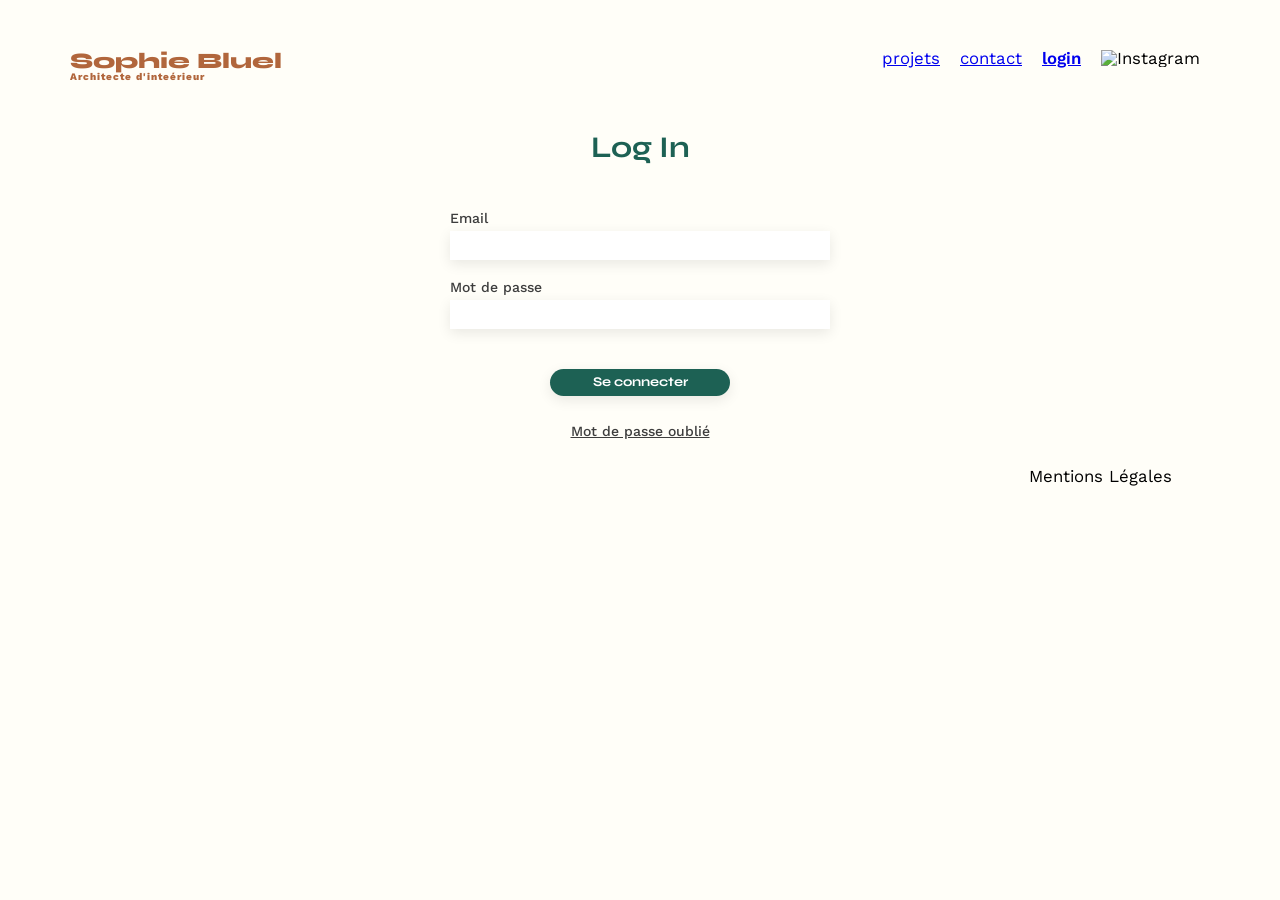
==== FrontEnd/login.html @ 3ef3e68d "Adding login page and admin view of index" ====
<!DOCTYPE html>
<html lang="fr">
<head>
	<meta charset="UTF-8">
	<title>Sophie Bluel - Architecte d'intérieur</title>
	<meta name="viewport" content="width=device-width, initial-scale=1.0">
	<link rel="preconnect" href="https://fonts.googleapis.com">
	<link rel="preconnect" href="https://fonts.gstatic.com" crossorigin>
	<link href="https://fonts.googleapis.com/css2?family=Syne:wght@700;800&family=Work+Sans&display=swap" rel="stylesheet">
	<meta name="description" content="">
	<link rel="stylesheet" href="./CSS/style.css">
	<script type="module" src="./assets/login.js"></script>
	</head>
<body class="login-page">
<header>
	<h1>Sophie Bluel <span>Architecte d'inteérieur</span></h1>
	<nav>
		<ul>
			<li><a href="./index.html#portfolio">projets</a></li>
			<li><a href="./index.html#contact">contact</a></li>
			<li id="login-link" class="page-active"><a href="./login.html">login</a></li>
			<li><img src="./assets/icons/instagram.png" alt="Instagram"></li>
		</ul>
	</nav>
</header>
<main>
	<section class="login-section">
			<h2>Log In</h2>
			<form class="login-form">
				<label for="email">Email</label>
				<input type="email" id="email" name="email">
				<label for="password">Mot de passe</label>
				<input type="password" id="password" name="password">
				<input type="submit" value="Se connecter">
			</form>
			<button class="forgot-password" id="reset-password">Mot de passe oublié</button> <!-- Bouton "Mot de passe oublié" -->
	</section>
</main>

<footer>
	<nav>
		<ul>
			<li>Mentions Légales</li>
		</ul>
	</nav>
</footer>
</body>
</html>
---- FrontEnd/CSS/style.css ----
/* http://meyerweb.com/eric/tools/css/reset/
   v2.0 | 20110126
   License: none (public domain)
*/

html, body, div, span, applet, object, iframe,
h1, h2, h3, h4, h5, h6, p, blockquote, pre,
a, abbr, acronym, address, big, cite, code,
del, dfn, em, img, ins, kbd, q, s, samp,
small, strike, strong, sub, sup, tt, var,
b, u, i, center,
dl, dt, dd, ol, ul, li,
fieldset, form, label, legend,
table, caption, tbody, tfoot, thead, tr, th, td,
article, aside, canvas, details, embed,
figure, figcaption, footer, header, hgroup,
menu, nav, output, ruby, section, summary,
time, mark, audio, video {
	margin: 0;
	padding: 0;
	border: 0;
	font-size: 100%;
	font: inherit;
	vertical-align: baseline;
}
/* HTML5 display-role reset for older browsers */
article, aside, details, figcaption, figure,
footer, header, hgroup, menu, nav, section {
	display: block;
}
body {
	line-height: 1;
	background: #FFFEF8;
}
ol, ul {
	list-style: none;
}
blockquote, q {
	quotes: none;
}
blockquote:before, blockquote:after,
q:before, q:after {
	content: '';
	content: none;
}
table {
	border-collapse: collapse;
	border-spacing: 0;
}
/** end reset css**/
body {
	max-width: 1140px;
	margin:auto;
	font-family: 'Work Sans' ;
	font-size: 14px;
}
header {
	display: flex;
	justify-content: space-between;
	margin: 50px 0
}

#admin-pannel {
	display: flex;
	flex-direction: row;
	align-items: center;
	justify-content: center;
	background-color: black;
	margin: 0px;
	width: 100vw;
	margin-left: calc(-1 * ((100vw - 100%) / 2));
}

.edition-intro {
	color: white;
	margin: 0px 15px;

}

input[type="submit"].edition-changes  {
	
	background: #FFFFFF;
	border-radius: 60px;
	color: #000000;
	width:auto;
	margin: 5px;
	font-family: 'Work Sans';
	font-style: normal;
	font-weight: 500;
	font-size: 14px;
	line-height: 16px;
	text-align: center;
}

input.edition-changes:focus, textarea.edition-changes:focus {
	box-shadow: 0px 4px 14px  gray;
	outline      : none;
  }

section {
	margin: 50px 0
}

h1{
	display: flex;
	flex-direction: column;
	font-family: 'Syne';
	font-size: 22px;
	font-weight: 800;
	color: #B1663C
}

h1 > span {
	font-family: 'Work Sans';
	font-size:10px;
	letter-spacing: 0.1em;
;
}

h2{
	font-family: 'Syne';
	font-weight: 700;
	font-size: 30px;
	color: #1D6154
}
nav ul {
	display: flex;
	align-items: center;
	list-style-type: none;

}
nav li {
	padding: 0 10px;
	font-size: 1.2em;
}

li:hover {
	color: #B1663C;
}

.page-active {
	font-weight: 600;
}

#introduction {
	display: flex;
	align-items: center;
}
#introduction figure {
	flex: 1
}
#introduction img {
	display: block;
	margin: auto;
	width: 80%;
}

.admin-actions {
	margin-left: calc(min(57px, 5vw));
	margin-top: 5px;
}

.admin-actions:hover {
	color: #B1663C;
}

.Projects-title {
	display: flex;
	flex-direction: row;
	justify-content: center;
}

#introduction article {
	flex: 1
}
#introduction h2 {
	margin-bottom: 1em;
}

#introduction p {
	margin-bottom: 0.5em;
}
#portfolio h2 {
	text-align: center;
	margin-bottom: 1em;
}

.gallery-filters {
	justify-content: center;
	display: flex;
}

.gallery-filter {
	border: 1px solid #1D6154;
	border-radius: 60px;
	color: #1D6154;
	padding : 5px 10px;
	margin : 20px 5px;
	min-width: 100px;

	font-family: 'Syne';
	font-weight: 700;
	font-size: 16px;
	line-height: 19px;
}

.hidden {
	display: none;
}

.selected {
	background-color: #1D6154;
	color: white;
}

.gallery {
	width: 100%;
	display: grid;
	grid-template-columns: 1fr 1fr 1fr;
	grid-column-gap: 20px;
	grid-row-gap: 20px;
}

.gallery img {
	width: 100%;

}
#contact {
	width: 50%;
margin: auto;
}
#contact > * {
	text-align: center;

}
#contact h2{
	margin-bottom: 20px;
}
#contact form {
	text-align: left;
	margin-top:30px;
	display: flex;
	flex-direction: column;
}

#contact input {
	height: 50px;
	font-size: 1.2em;
	border: none;
	box-shadow: 0px 4px 14px rgba(0, 0, 0, 0.09);
}
#contact label {
	margin: 2em 0 1em 0;
}
#contact textarea {
	border: none;
	box-shadow: 0px 4px 14px rgba(0, 0, 0, 0.09);
}

label {
	font-family: 'Work Sans';
	font-style: normal;
	font-weight: 500;
	font-size: 14px;
	line-height: 16px;

	color: #3D3D3D;
	margin: 0.4em 0em;
	text-align: left;
}

.login-section {
	max-width: 380px;
	margin: auto;
	text-align: center;
}

.login-form {
	display: flex;
	flex-direction: column;
	margin-top: 3em;
}

input{
	
	background: #FFFFFF;
	box-shadow: 0px 4px 14px rgba(0, 0, 0, 0.09);
	border: none;
	margin-bottom: 1em;
	height: 2em;

}

input[type="submit"]{
	font-family: 'Syne';
	font-weight: 700;
	color: white;
	background-color: #1D6154;
	margin : 2em auto ;
	width: 180px;
	text-align: center;
	border-radius: 60px ;
}

input:focus, textarea:focus {
	box-shadow: 0px 4px 14px  #1D6154;
	outline      : none;
  }
  

.forgot-password {
	font-family: 'Work Sans';
	font-style: normal;
	font-weight: 500;
	font-size: 14px;
	line-height: 16px;
	text-decoration-line: underline;
	border: none;
	color: #3D3D3D;
	background-color: inherit;

}

footer nav ul {
	display: flex;
	justify-content: flex-end;
	margin: 2em
}
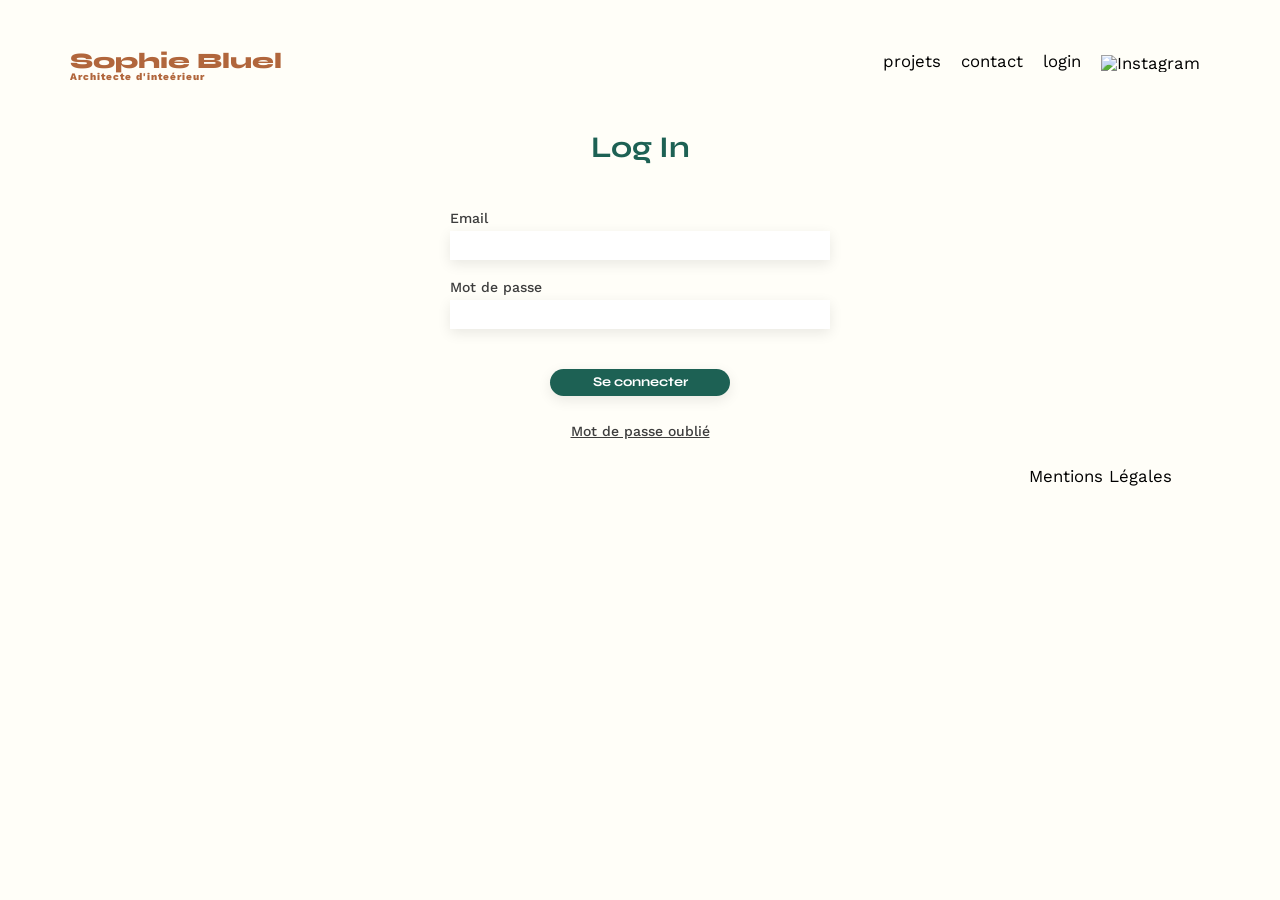
==== commit eea17195: "Dispatching of js script, update of login page, remove of context management for the gallery display" ====
--- a/FrontEnd/login.html
+++ b/FrontEnd/login.html
@@ -10,23 +10,19 @@
 	<meta name="description" content="">
 	<link rel="stylesheet" href="./CSS/style.css">
 	<script type="module" src="./assets/login.js"></script>
+	<script type="module" src="./assets/menu.js"></script>
+	<link rel="shortcut icon" type="image/png" href="./favicon.ico"/>
 	</head>
 <body class="login-page">
 <header>
 	<h1>Sophie Bluel <span>Architecte d'inteérieur</span></h1>
 	<nav>
-		<ul>
-			<li><a href="./index.html#portfolio">projets</a></li>
-			<li><a href="./index.html#contact">contact</a></li>
-			<li id="login-link" class="page-active"><a href="./login.html">login</a></li>
-			<li><img src="./assets/icons/instagram.png" alt="Instagram"></li>
-		</ul>
 	</nav>
 </header>
 <main>
-	<section class="login-section">
+	<section class="loginSection">
 			<h2>Log In</h2>
-			<form class="login-form">
+			<form class="loginForm">
 				<label for="email">Email</label>
 				<input type="email" id="email" name="email">
 				<label for="password">Mot de passe</label>
@@ -34,6 +30,10 @@
 				<input type="submit" value="Se connecter">
 			</form>
 			<button class="forgot-password" id="reset-password">Mot de passe oublié</button> <!-- Bouton "Mot de passe oublié" -->
+	</section>
+	<section class="alreadyConnected">
+		<h2>Vous êtes déjà connecté</h2>
+		<p>Si vous souhaitez vous connecter via un autre compte, merci de vous déconnecter au préalable en cliquant sur logout en haut de la page.</p>
 	</section>
 </main>
 
--- a/FrontEnd/CSS/style.css
+++ b/FrontEnd/CSS/style.css
@@ -123,6 +123,15 @@
 	font-size: 30px;
 	color: #1D6154
 }
+
+h3{
+	font-family: 'Work Sans';
+	font-weight: 400;
+	font-size: 26px;
+	line-height: 30px;
+	text-align: center;
+	margin: 30px;
+}
 nav ul {
 	display: flex;
 	align-items: center;
@@ -132,6 +141,11 @@
 nav li {
 	padding: 0 10px;
 	font-size: 1.2em;
+}
+
+nav img {
+	height: 18px;
+	padding-top: 5px;
 }
 
 li:hover {
@@ -225,6 +239,19 @@
 	width: 100%;
 
 }
+
+#galleryModal {
+	width: 80%;
+	display: grid;
+	grid-template-columns: 1fr 1fr 1fr 1fr 1fr;
+	grid-column-gap: 20px;
+	grid-row-gap: 20px;
+	padding-bottom: 30px;
+	border-bottom: 1px solid #B3B3B3;
+}
+
+
+
 #contact {
 	width: 50%;
 margin: auto;
@@ -269,13 +296,13 @@
 	text-align: left;
 }
 
-.login-section {
+.loginSection {
 	max-width: 380px;
 	margin: auto;
 	text-align: center;
 }
 
-.login-form {
+.loginForm {
 	display: flex;
 	flex-direction: column;
 	margin-top: 3em;
@@ -327,3 +354,118 @@
 	margin: 2em
 }
 
+
+.modal {
+    position: fixed;
+    top: 50%;
+    left: 50%;
+    transform: translate(-50%, -50%);
+    width: 25vw;
+	min-width: 350px;
+	max-height: 90vh;
+	background-color: #FFFFFF;
+    border-radius: 10px;
+    box-shadow: 0px 4px 14px rgba(0, 0, 0, 0.1);
+    overflow-y: auto;
+    z-index: 9999; /* Assure que la modale s'affiche au-dessus du contenu */
+    display: none; /* Par défaut, la modale est cachée */
+	padding: 15px 0px;
+}
+
+.modal.active {
+    display: flex; /* Affiche la modale lorsque la classe "active" est ajoutée */
+	flex-direction: column;
+	align-items: center;
+}
+
+
+.icons {
+	position: relative;
+	top: -75%;
+}
+
+.enlarge {
+
+	visibility: hidden;
+	background-color: black;
+	color: #FFFFFF;
+	font-size: 10px;
+	position: absolute;
+	right: 20px;
+    margin: 0;
+    padding: 4px;
+	border-radius: 5px;
+}
+
+.figureModale:hover .enlarge {
+	visibility: visible;
+}
+
+.bin {
+	display: block;
+	background-color: black;
+	color: #FFFFFF;
+	font-size: 10px;
+	position: absolute;
+	right: 2px;
+    margin: 0;
+    padding: 4px;
+	border-radius: 5px;
+}
+
+
+.overlay {
+    position: fixed;
+    top: 0;
+    left: 0;
+    width: 100%;
+    height: 100%;
+	background-color: rgba(128, 128, 128, 0.5); /* Couleur grise semi-transparente */
+	z-index: 9998; /* Place l'overlay juste en dessous de la modale */
+    display: none; /* Par défaut, l'overlay est caché */
+}
+
+.overlay.active {
+    display: block; /* Affiche l'overlay lorsque la classe "active" est ajoutée */
+}
+
+.close-modal {
+    position: absolute;
+    top: 5%;
+    right: 5%;
+    margin: 0;
+    padding: 0;
+    cursor: pointer;
+}
+
+.button {
+	font-family: 'Syne';
+	font-weight: 700;
+	color: white;
+	background-color: #1D6154;
+	margin: 2em auto;
+	width: 180px;
+	text-align: center;
+	border-radius: 60px;
+}
+
+.delete-all {
+	font-family: 'Syne';
+	font-weight: 700;
+	color: white;
+	width: 180px;
+	text-align: center;
+    color: #D65353;
+	border-style : none ;
+	box-shadow : none;
+}
+
+.delete-all:focus {
+	box-shadow: none;
+}
+
+.alreadyConnected {
+	display: flex;
+	flex-direction: column;
+	gap: 20px;
+}
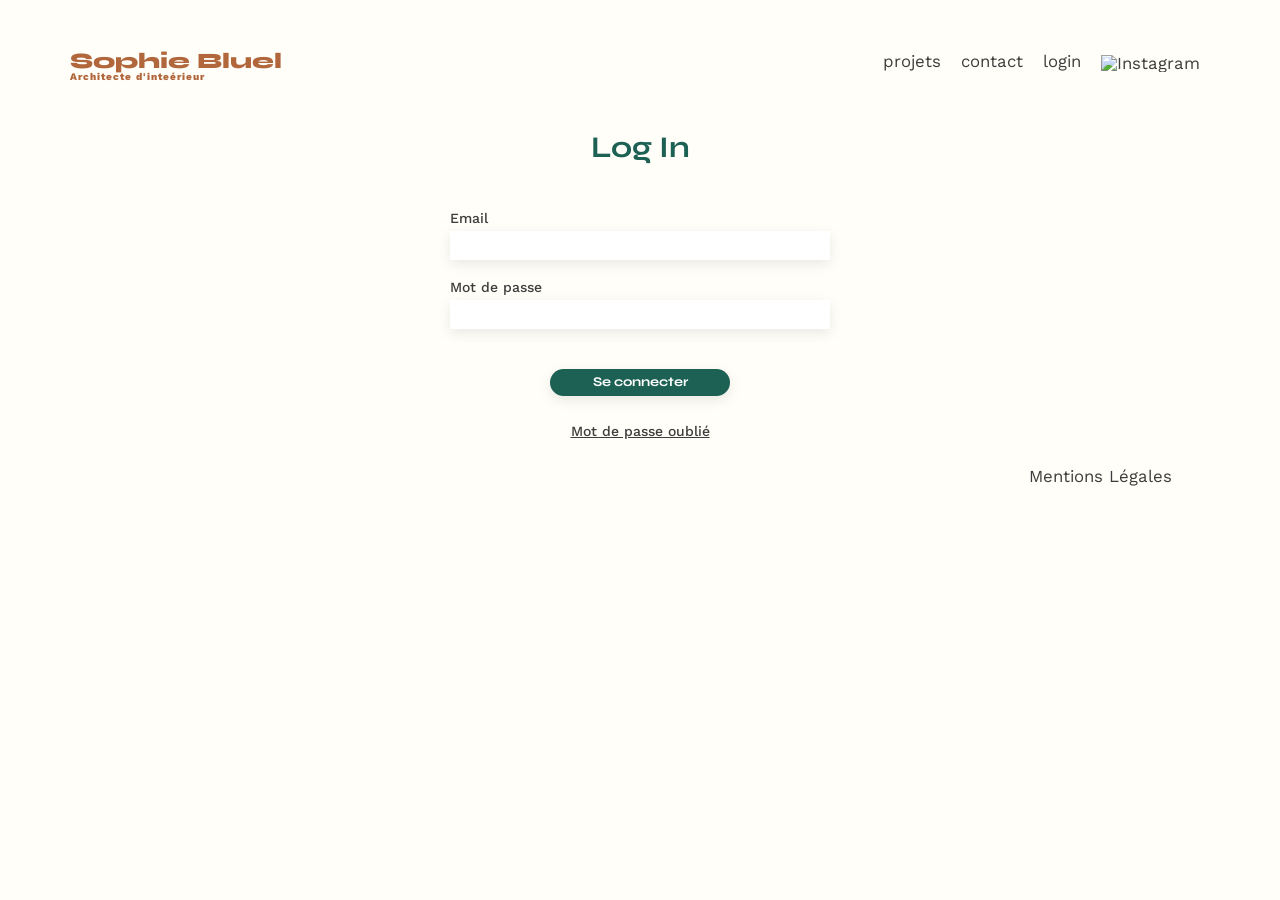
==== commit fc755598: "JS validation and add work bug correction" ====
--- a/FrontEnd/login.html
+++ b/FrontEnd/login.html
@@ -11,7 +11,7 @@
 	<link rel="stylesheet" href="./CSS/style.css">
 	<script type="module" src="./assets/login.js"></script>
 	<script type="module" src="./assets/menu.js"></script>
-	<link rel="shortcut icon" type="image/png" href="./favicon.ico"/>
+	<link rel="shortcut icon" type="image/png" href="./favicon.ico">
 	</head>
 <body class="login-page">
 <header>
@@ -20,18 +20,19 @@
 	</nav>
 </header>
 <main>
-	<section class="loginSection">
+	<section class="login-section">
 			<h2>Log In</h2>
-			<form class="loginForm">
+			<form class="login-form">
 				<label for="email">Email</label>
 				<input type="email" id="email" name="email">
 				<label for="password">Mot de passe</label>
 				<input type="password" id="password" name="password">
+				<div class="error-message hidden" id="error-message"></div>
 				<input type="submit" value="Se connecter">
 			</form>
 			<button class="forgot-password" id="reset-password">Mot de passe oublié</button> <!-- Bouton "Mot de passe oublié" -->
 	</section>
-	<section class="alreadyConnected">
+	<section class="already-connected">
 		<h2>Vous êtes déjà connecté</h2>
 		<p>Si vous souhaitez vous connecter via un autre compte, merci de vous déconnecter au préalable en cliquant sur logout en haut de la page.</p>
 	</section>
--- a/FrontEnd/CSS/style.css
+++ b/FrontEnd/CSS/style.css
@@ -53,6 +53,7 @@
 	margin:auto;
 	font-family: 'Work Sans' ;
 	font-size: 14px;
+	padding: 0px 20px;
 }
 header {
 	display: flex;
@@ -136,11 +137,14 @@
 	display: flex;
 	align-items: center;
 	list-style-type: none;
+	flex-wrap: wrap;
 
 }
 nav li {
 	padding: 0 10px;
 	font-size: 1.2em;
+	cursor: pointer;
+	color: #3D3D3D;
 }
 
 nav img {
@@ -149,6 +153,15 @@
 }
 
 li:hover {
+	color: #B1663C;
+}
+
+nav a {
+	text-decoration:none;
+	color: #3D3D3D;
+}
+
+nav a:hover {
 	color: #B1663C;
 }
 
@@ -178,7 +191,7 @@
 	color: #B1663C;
 }
 
-.Projects-title {
+.projects-title {
 	display: flex;
 	flex-direction: row;
 	justify-content: center;
@@ -237,14 +250,15 @@
 
 .gallery img {
 	width: 100%;
-
-}
-
-#galleryModal {
+	object-fit: cover;
+	height: 95%;
+}
+
+#gallery-modal {
 	width: 80%;
 	display: grid;
 	grid-template-columns: 1fr 1fr 1fr 1fr 1fr;
-	grid-column-gap: 20px;
+	grid-column-gap: 12px;
 	grid-row-gap: 20px;
 	padding-bottom: 30px;
 	border-bottom: 1px solid #B3B3B3;
@@ -271,7 +285,6 @@
 }
 
 #contact input {
-	height: 50px;
 	font-size: 1.2em;
 	border: none;
 	box-shadow: 0px 4px 14px rgba(0, 0, 0, 0.09);
@@ -296,13 +309,13 @@
 	text-align: left;
 }
 
-.loginSection {
+.login-section {
 	max-width: 380px;
 	margin: auto;
 	text-align: center;
 }
 
-.loginForm {
+.login-form {
 	display: flex;
 	flex-direction: column;
 	margin-top: 3em;
@@ -381,7 +394,7 @@
 
 .icons {
 	position: relative;
-	top: -75%;
+	top: -90%;
 }
 
 .enlarge {
@@ -397,7 +410,7 @@
 	border-radius: 5px;
 }
 
-.figureModale:hover .enlarge {
+.figure-modale:hover .enlarge {
 	visibility: visible;
 }
 
@@ -413,6 +426,12 @@
 	border-radius: 5px;
 }
 
+.select-picture {
+	display: flex; /* Affiche la modale lorsque la classe "active" est ajoutée */
+	flex-direction: column;
+	align-items: center;
+}
+
 
 .overlay {
     position: fixed;
@@ -438,6 +457,15 @@
     cursor: pointer;
 }
 
+.previous-modal {
+    position: absolute;
+    top: 5%;
+    left: 5%;
+    margin: 0;
+    padding: 0;
+    cursor: pointer;
+}
+
 .button {
 	font-family: 'Syne';
 	font-weight: 700;
@@ -464,8 +492,210 @@
 	box-shadow: none;
 }
 
-.alreadyConnected {
+.already-connected {
 	display: flex;
 	flex-direction: column;
 	gap: 20px;
+}
+
+#add-project-form {
+	display: flex;
+	flex-direction: column;
+	width: 300px;
+	margin: auto;
+  }
+
+.select-picture {
+	display: flex;
+	flex-direction: column;
+	align-items: center;
+	background-color: #e8f1f7;
+	border-radius: 5px;
+	margin-bottom: 20px;
+	height: 180px;
+  }
+
+.add-picture-icon {
+	margin-top: 15px;
+	display: flex;
+	justify-content: center;
+	font-size: 80px;
+	color: #b9c5cc;
+  }
+
+.add-picture-button {
+	display: flex;
+	align-items: center;
+	justify-content: center;
+	height: 2em;
+	width: 150px;
+	font-size: 14px;
+	color: #214e64;
+	background-color: #cbd6dc;
+	border: none;
+	border-radius: 60px;
+	cursor: pointer;
+	transition: background-color 0.2s ease-in-out;
+	padding-left: 12px;
+	padding-right: 12px;
+  }
+
+.add-picture-button:hover {
+	background-color: #1D6154;
+	color: white;
+  }
+
+.picture-specifications {
+	font-size: 10px;
+}
+
+.picture-info {
+	display: flex;
+	flex-direction: column;
+  }
+
+.picture-info > * {
+	margin-bottom: 10px;
+  }
+
+
+.picture-info label,
+.picture-category label {
+  display: block;
+}
+
+#title {
+	display: block;
+	width: 100%;
+	line-height: 41px;
+	border: none;
+	border-radius: 5px;
+	background-color: white;
+	box-shadow: 0px 4px 14px rgba(0, 0, 0, 0.09);
+	height: 38px;
+	text-indent: 12px;
+  }
+
+.picture-category {
+	display: flex;
+	flex-direction: column;
+  }
+
+#category-selection {
+	width: 100%;
+	border: none;
+	border-radius: 5px;
+	background-color: white;
+	color: #333;
+	box-shadow: 0px 4px 14px rgba(0, 0, 0, 0.09);
+	margin-bottom: 25px;
+	height: 38px;
+  }
+
+.submit-new-project {
+	display: flex;
+	justify-content: center;
+	align-items: center;
+	margin-bottom: 15px;
+}
+
+#add-project-button {
+	background: #a7a7a7;
+	height: 2em;
+	width: 150px;
+	font-size: 14px;
+	font-weight: bold;
+	border: none;
+	cursor: pointer;
+	border: none;
+	color: white;
+	border-radius: 60px;
+	transition: background-color 0.2s ease-in-out;
+  }
+
+#add-project-button:hover {
+	background-color: #1D6154;
+  }
+
+.select-picture-button-container{
+	display: flex;
+	flex-direction: column;
+	justify-content: center;
+	align-items: center;
+}
+
+.select-picture-button-container.hidden {
+	display: none;
+}
+
+.image-preview {
+	max-width: 300px;
+	max-height: 180px;
+	display: flex;
+	margin: auto;
+	background-color: #e8f1f7;
+  }
+
+.image-preview.hidden {
+	display: none;
+}
+
+#error-message {
+	color: red;
+	margin-bottom: 20px;
+  }
+
+/* Small devices (phones, less than 768px) */
+@media (max-width: 599.99px) {
+
+	.gallery-filter {
+		border-radius: 25px;
+		padding: 5px 5px;
+		min-width: 60px;
+		font-size: 12px;
+		overflow: hidden;
+		text-overflow: clip;
+		margin: 12px 2px;
+		line-height: 12px;
+		}
+
+	.gallery img {
+		width: 100%;
+		object-fit: cover;
+		height: 80%;
+	}
+
+	#introduction {
+		flex-direction: column;
+		}
+
+	header {
+		flex-direction: column;
+		}
+
+	nav ul {
+		justify-content: center;
+		padding-top: 10px;
+	}
+
+	h1{
+		margin: auto;	
+	}
+
+	input[type="submit"] {
+		margin: 1em auto;
+	}
+
+	#contact input {
+		font-size: 1.2em;
+	}
+
+	.button {
+		margin: 1em auto;
+	}
+
+	.icons {
+		top: -75%;
+	}
+	
 }
